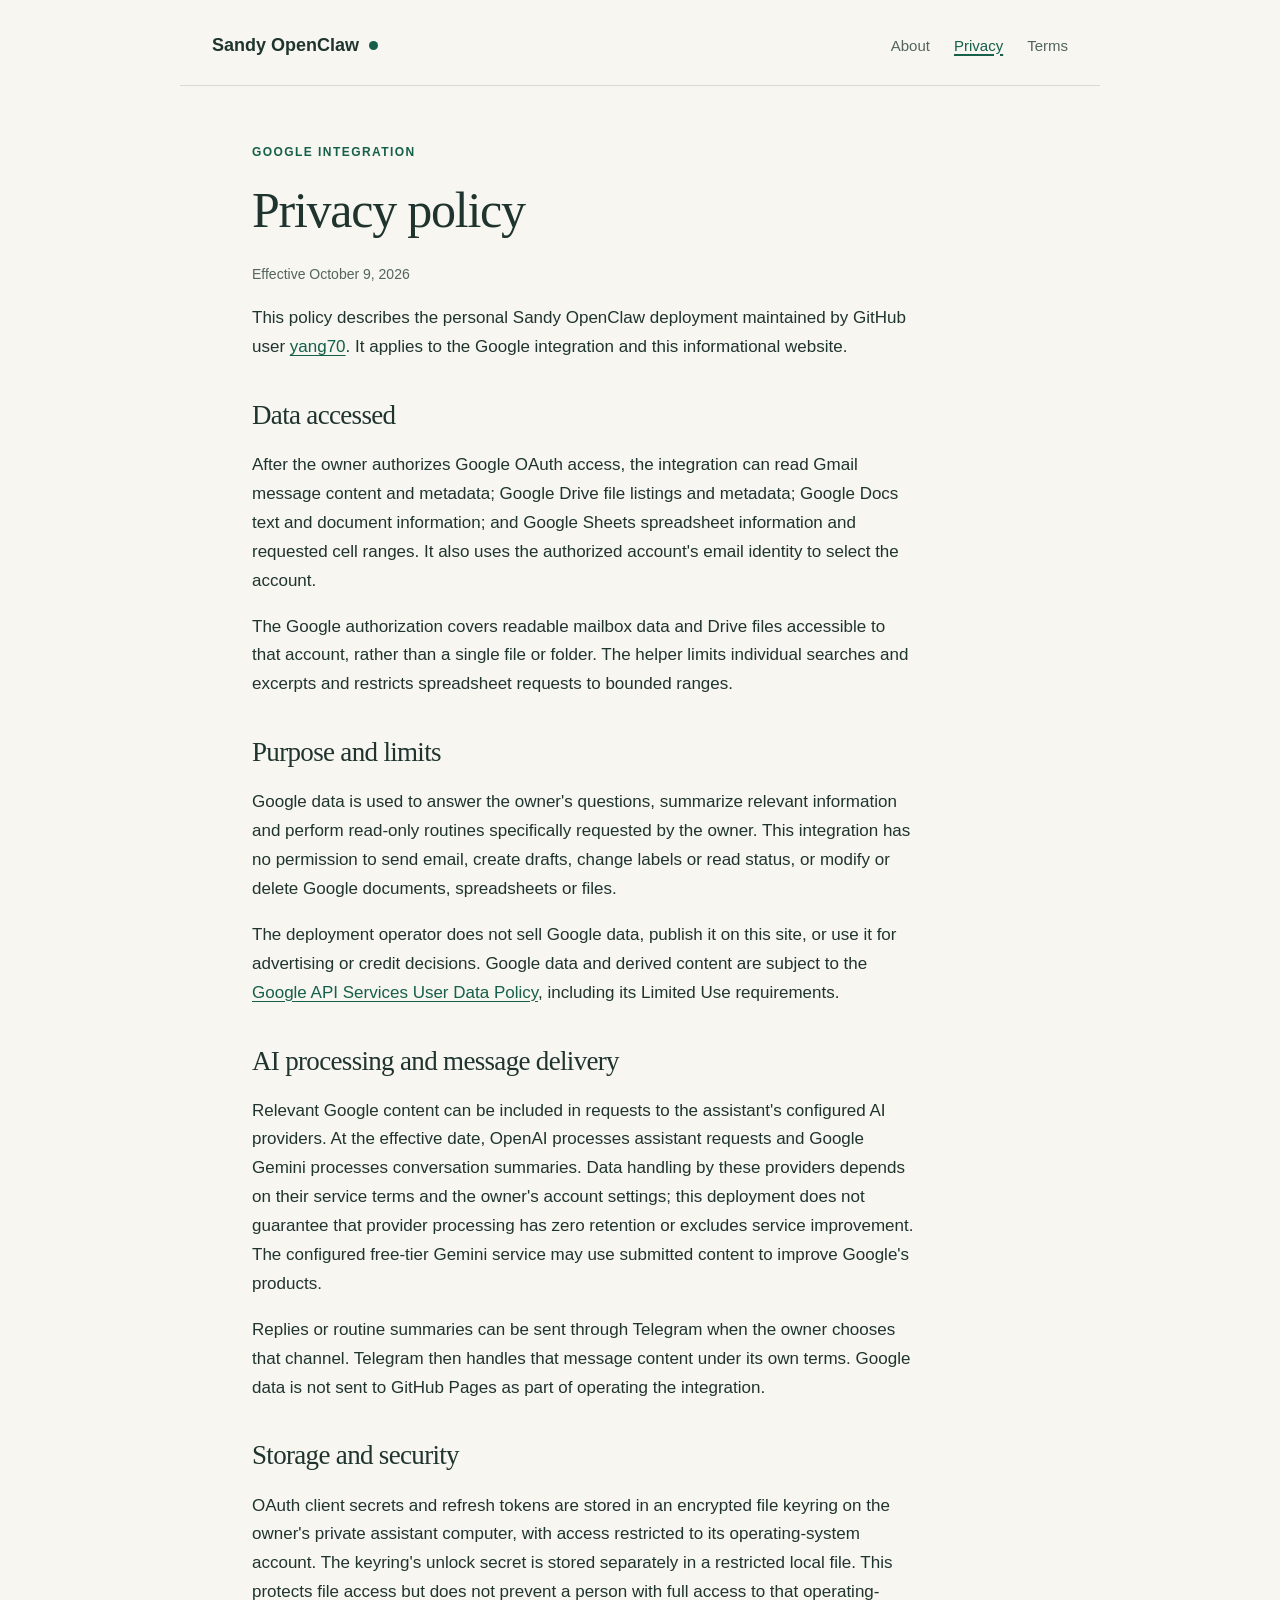
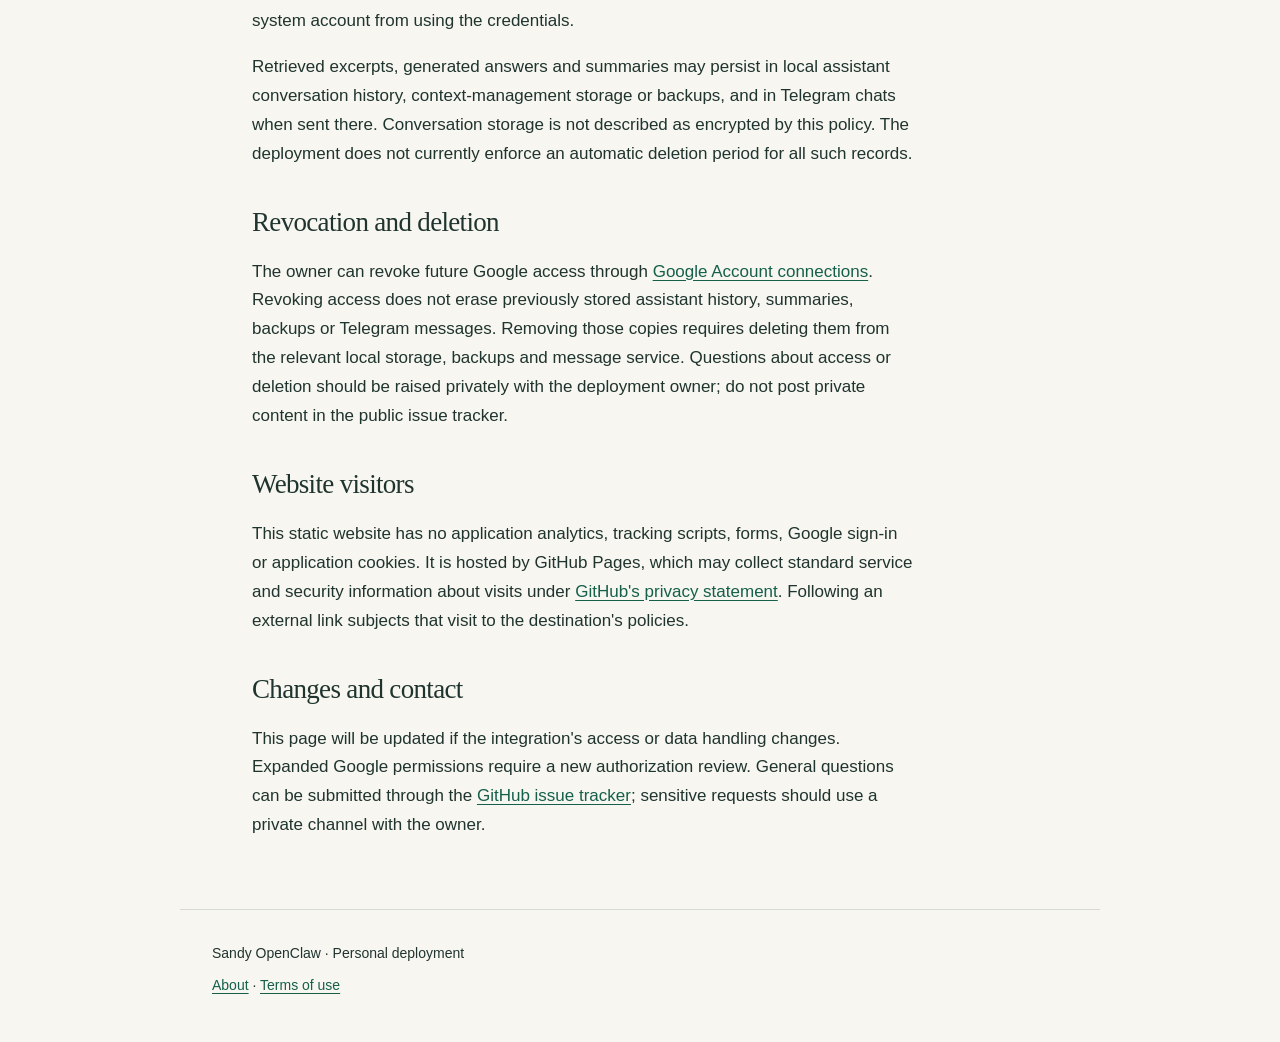
==== privacy.html @ 29780670 "Add read-only Google integration information and policies" ====
<!doctype html>
<html lang="en">
<head>
  <meta charset="utf-8">
  <meta name="viewport" content="width=device-width, initial-scale=1">
  <meta name="description" content="How Sandy OpenClaw's personal Google integration accesses, uses, stores and shares Google data.">
  <title>Privacy policy — Sandy OpenClaw</title>
  <link rel="canonical" href="https://yang70.github.io/privacy.html">
  <link rel="stylesheet" href="styles.css">
</head>
<body>
  <a class="skip-link" href="#main">Skip to content</a>
  <header class="site-header">
    <a class="brand" href="./">Sandy OpenClaw<span class="brand-dot" aria-hidden="true"></span></a>
    <nav aria-label="Main navigation"><a href="./">About</a><a href="privacy.html" aria-current="page">Privacy</a><a href="terms.html">Terms</a></nav>
  </header>
  <main id="main" class="document">
    <p class="eyebrow">Google integration</p>
    <h1>Privacy policy</h1>
    <p class="muted">Effective October 9, 2026</p>
    <p>This policy describes the personal Sandy OpenClaw deployment maintained by GitHub user <a href="https://github.com/yang70">yang70</a>. It applies to the Google integration and this informational website.</p>
    <h2>Data accessed</h2>
    <p>After the owner authorizes Google OAuth access, the integration can read Gmail message content and metadata; Google Drive file listings and metadata; Google Docs text and document information; and Google Sheets spreadsheet information and requested cell ranges. It also uses the authorized account's email identity to select the account.</p>
    <p>The Google authorization covers readable mailbox data and Drive files accessible to that account, rather than a single file or folder. The helper limits individual searches and excerpts and restricts spreadsheet requests to bounded ranges.</p>
    <h2>Purpose and limits</h2>
    <p>Google data is used to answer the owner's questions, summarize relevant information and perform read-only routines specifically requested by the owner. This integration has no permission to send email, create drafts, change labels or read status, or modify or delete Google documents, spreadsheets or files.</p>
    <p>The deployment operator does not sell Google data, publish it on this site, or use it for advertising or credit decisions. Google data and derived content are subject to the <a href="https://developers.google.com/terms/api-services-user-data-policy">Google API Services User Data Policy</a>, including its Limited Use requirements.</p>
    <h2>AI processing and message delivery</h2>
    <p>Relevant Google content can be included in requests to the assistant's configured AI providers. At the effective date, OpenAI processes assistant requests and Google Gemini processes conversation summaries. Data handling by these providers depends on their service terms and the owner's account settings; this deployment does not guarantee that provider processing has zero retention or excludes service improvement. The configured free-tier Gemini service may use submitted content to improve Google's products.</p>
    <p>Replies or routine summaries can be sent through Telegram when the owner chooses that channel. Telegram then handles that message content under its own terms. Google data is not sent to GitHub Pages as part of operating the integration.</p>
    <h2>Storage and security</h2>
    <p>OAuth client secrets and refresh tokens are stored in an encrypted file keyring on the owner's private assistant computer, with access restricted to its operating-system account. The keyring's unlock secret is stored separately in a restricted local file. This protects file access but does not prevent a person with full access to that operating-system account from using the credentials.</p>
    <p>Retrieved excerpts, generated answers and summaries may persist in local assistant conversation history, context-management storage or backups, and in Telegram chats when sent there. Conversation storage is not described as encrypted by this policy. The deployment does not currently enforce an automatic deletion period for all such records.</p>
    <h2>Revocation and deletion</h2>
    <p>The owner can revoke future Google access through <a href="https://myaccount.google.com/connections">Google Account connections</a>. Revoking access does not erase previously stored assistant history, summaries, backups or Telegram messages. Removing those copies requires deleting them from the relevant local storage, backups and message service. Questions about access or deletion should be raised privately with the deployment owner; do not post private content in the public issue tracker.</p>
    <h2>Website visitors</h2>
    <p>This static website has no application analytics, tracking scripts, forms, Google sign-in or application cookies. It is hosted by GitHub Pages, which may collect standard service and security information about visits under <a href="https://docs.github.com/en/site-policy/privacy-policies/github-general-privacy-statement">GitHub's privacy statement</a>. Following an external link subjects that visit to the destination's policies.</p>
    <h2>Changes and contact</h2>
    <p>This page will be updated if the integration's access or data handling changes. Expanded Google permissions require a new authorization review. General questions can be submitted through the <a href="https://github.com/yang70/yang70.github.io/issues">GitHub issue tracker</a>; sensitive requests should use a private channel with the owner.</p>
  </main>
  <footer class="site-footer"><p>Sandy OpenClaw · Personal deployment</p><p><a href="./">About</a> · <a href="terms.html">Terms of use</a></p></footer>
</body>
</html>
---- styles.css ----
:root {
  color-scheme: light;
  --paper: #f7f6f0;
  --ink: #20342f;
  --muted: #53645e;
  --accent: #155f4b;
  --line: #d3dbd4;
}
* { box-sizing: border-box; }
html { scroll-behavior: smooth; }
body { margin: 0; background: var(--paper); color: var(--ink); font-family: -apple-system, BlinkMacSystemFont, "Segoe UI", sans-serif; font-size: 17px; line-height: 1.7; }
a { color: var(--accent); text-underline-offset: .2em; }
a:hover { text-decoration-thickness: 2px; }
a:focus-visible { outline: 3px solid var(--accent); outline-offset: 5px; border-radius: 2px; }
.skip-link { position: absolute; top: -100px; left: 16px; padding: 8px 16px; background: white; z-index: 2; }
.skip-link:focus { top: 8px; }
.site-header, main, .site-footer { max-width: 920px; margin-inline: auto; padding-inline: 32px; }
.site-header { display: flex; align-items: center; justify-content: space-between; gap: 20px; padding-top: 30px; padding-bottom: 24px; border-bottom: 1px solid var(--line); }
.brand { display: inline-flex; align-items: center; gap: 10px; color: var(--ink); font-size: 18px; font-weight: 700; text-decoration: none; }
.brand-dot { width: 9px; height: 9px; background: var(--accent); border-radius: 50%; }
nav { display: flex; flex-wrap: wrap; gap: 24px; font-size: 15px; }
nav a { color: var(--muted); text-decoration: none; }
nav a[aria-current="page"] { color: var(--accent); text-decoration: underline; text-decoration-thickness: 2px; }
.hero { padding-top: 72px; padding-bottom: 58px; }
.eyebrow { margin-top: 0; font-size: 12px; font-weight: 700; letter-spacing: .12em; text-transform: uppercase; color: var(--accent); }
h1, h2 { font-family: Georgia, "Times New Roman", serif; font-weight: 400; letter-spacing: -.025em; line-height: 1.15; }
h1 { font-size: clamp(36px, 7vw, 68px); margin-block: 20px 24px; }
h2 { font-size: 29px; margin-top: 0; margin-bottom: 20px; }
p { max-width: 70ch; }
.lede { font-size: 21px; max-width: 52ch; }
.badge { display: inline-block; margin-top: 18px; padding: 7px 14px; border: 1px solid #9bbaa9; border-radius: 999px; background: #e9f0e6; font-size: 13px; font-weight: 600; color: var(--accent); }
.section { padding-block: 36px; border-top: 1px solid var(--line); }
.feature-list { margin: 28px 0; }
.feature-list div { display: grid; grid-template-columns: 145px 1fr; gap: 20px; margin-block: 18px; }
dt { font-weight: 700; }
dd { margin: 0; }
.document { max-width: 840px; padding-top: 56px; padding-bottom: 52px; }
.document h1 { font-size: clamp(36px, 6vw, 50px); }
.document h2 { margin-top: 38px; font-size: 27px; }
.muted { color: var(--muted); font-size: 14px; }
.site-footer { padding-top: 24px; padding-bottom: 36px; border-top: 1px solid var(--line); font-size: 14px; }
.site-footer p { margin-block: 8px; }
@media (max-width: 580px) {
  .site-header, main, .site-footer { padding-inline: 22px; }
  .site-header { align-items: flex-start; flex-direction: column; gap: 14px; }
  .hero { padding-top: 42px; padding-bottom: 32px; }
  .lede { font-size: 19px; }
  .feature-list div { grid-template-columns: 1fr; gap: 3px; margin-block: 24px; }
  .document { padding-top: 38px; }
}
@media (prefers-reduced-motion: reduce) { html { scroll-behavior: auto; } }
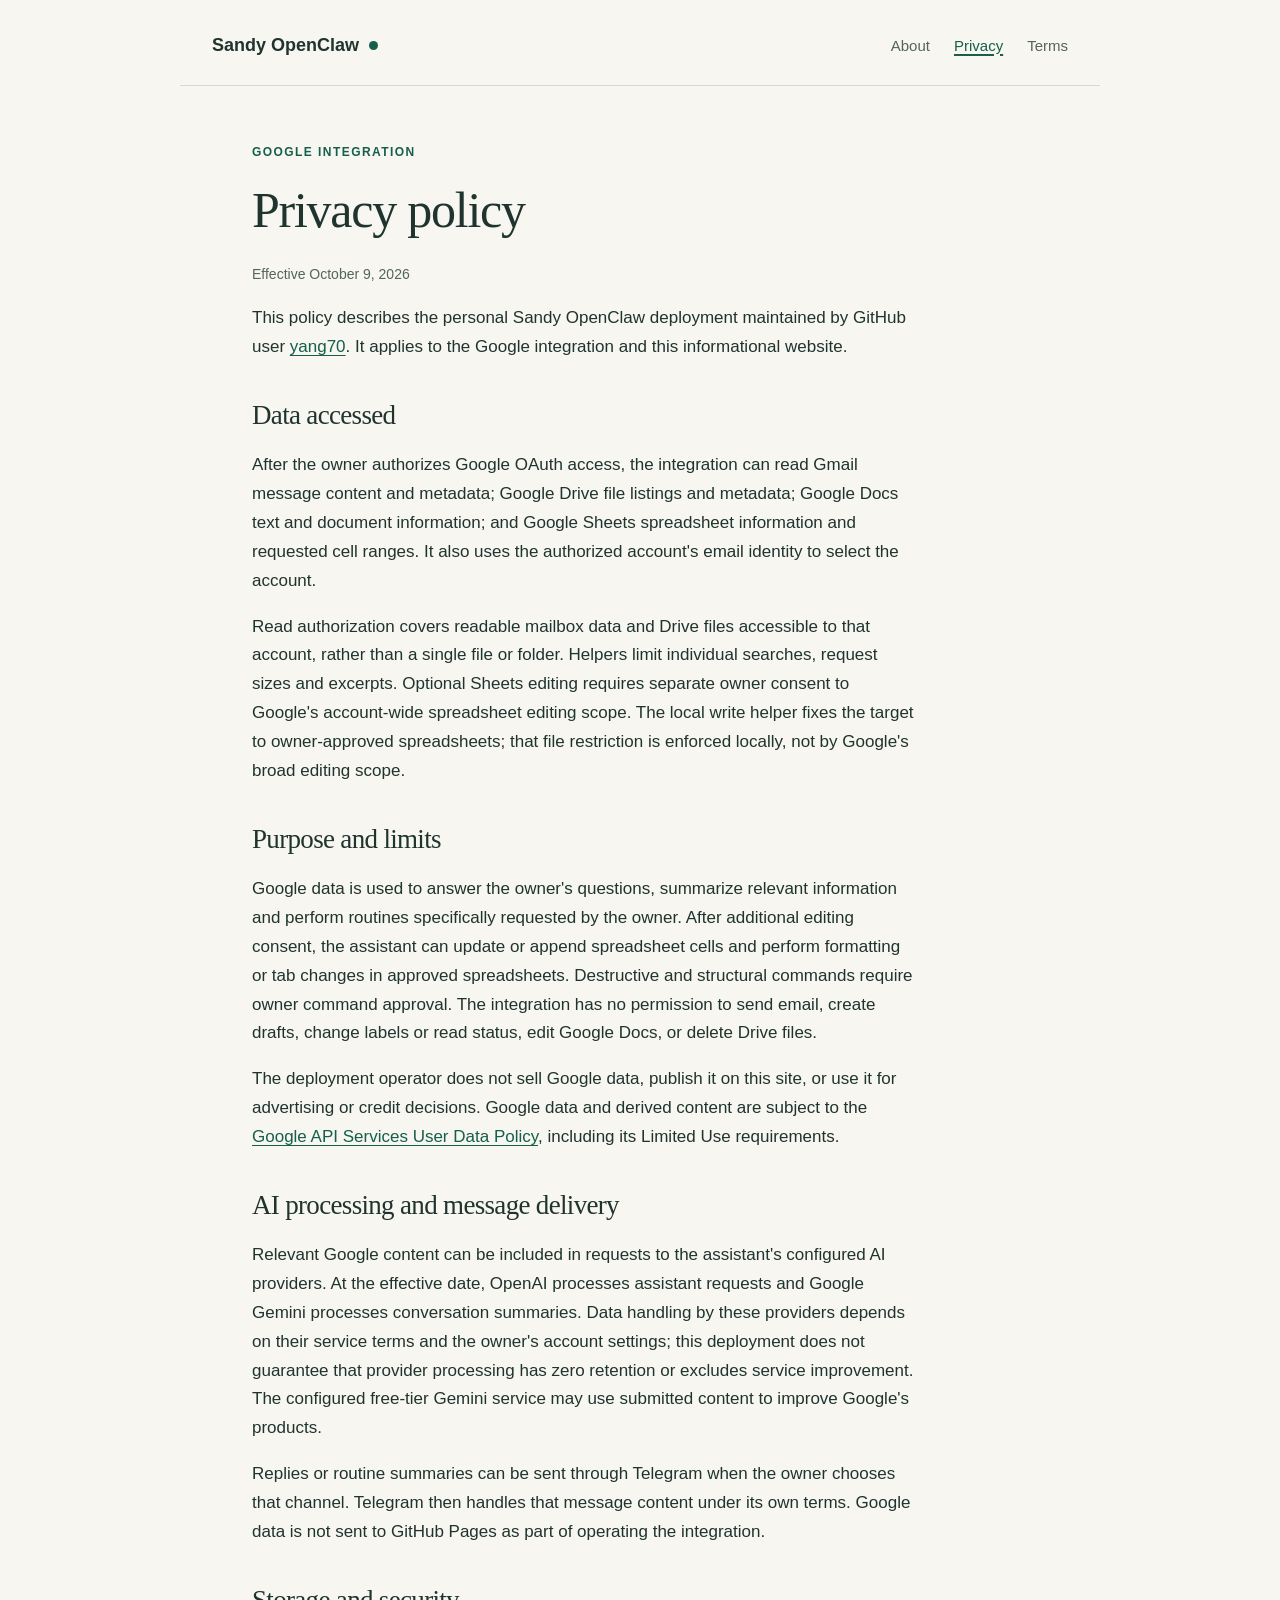
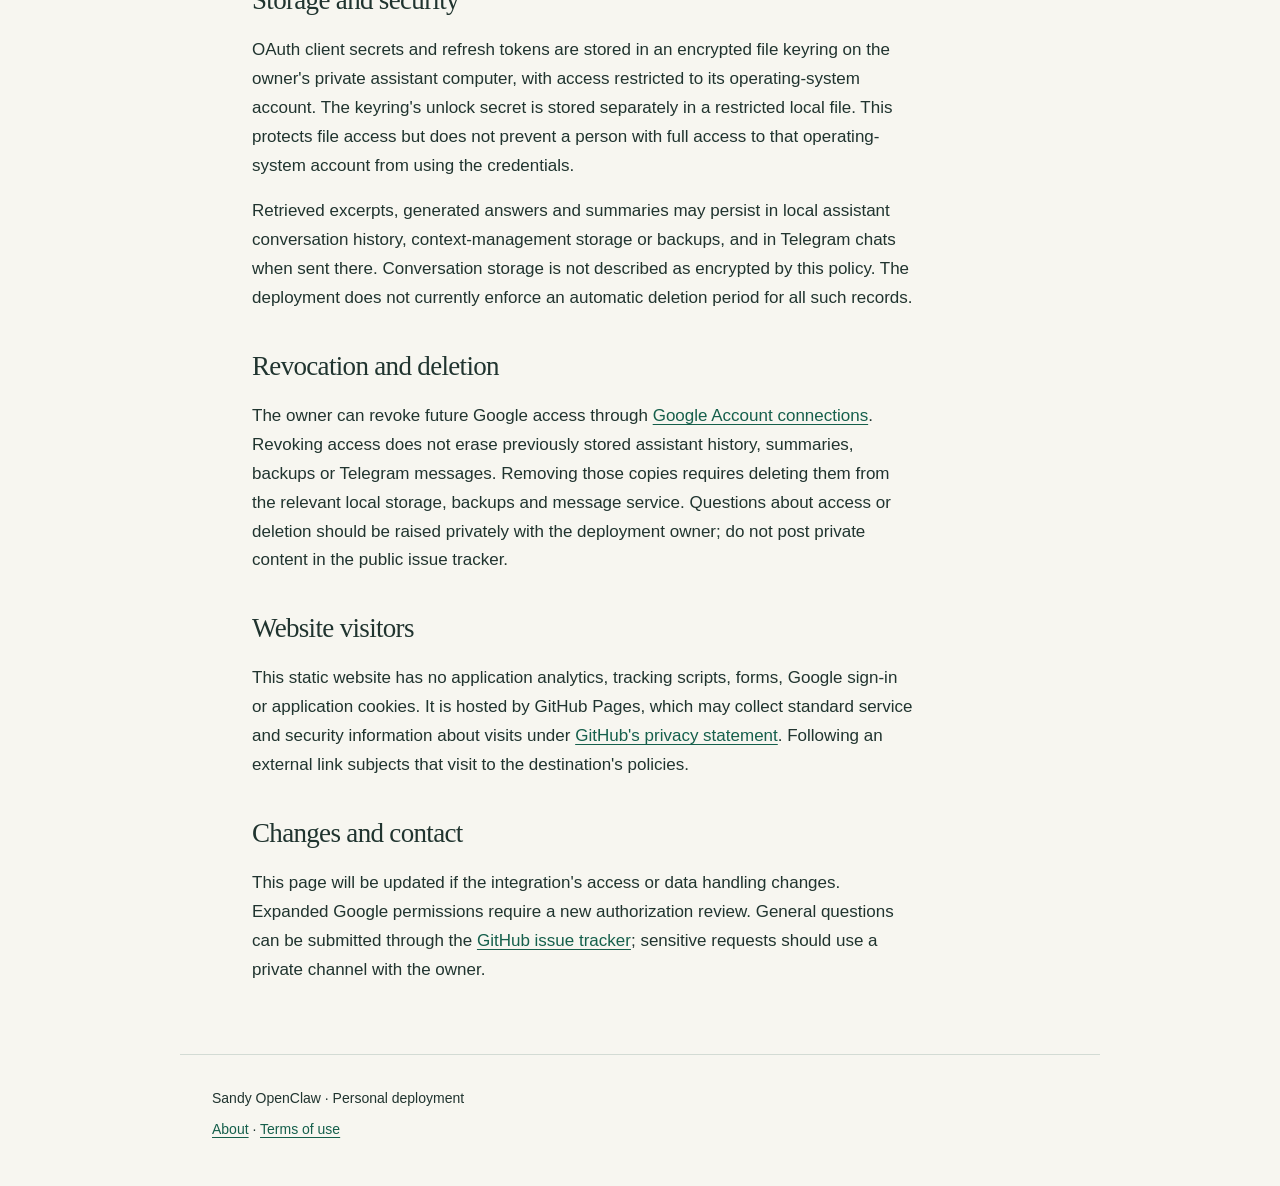
==== commit f44c6b0d: "Describe owner-authorized spreadsheet editing and local file limits" ====
--- a/privacy.html
+++ b/privacy.html
@@ -21,9 +21,9 @@
     <p>This policy describes the personal Sandy OpenClaw deployment maintained by GitHub user <a href="https://github.com/yang70">yang70</a>. It applies to the Google integration and this informational website.</p>
     <h2>Data accessed</h2>
     <p>After the owner authorizes Google OAuth access, the integration can read Gmail message content and metadata; Google Drive file listings and metadata; Google Docs text and document information; and Google Sheets spreadsheet information and requested cell ranges. It also uses the authorized account's email identity to select the account.</p>
-    <p>The Google authorization covers readable mailbox data and Drive files accessible to that account, rather than a single file or folder. The helper limits individual searches and excerpts and restricts spreadsheet requests to bounded ranges.</p>
+    <p>Read authorization covers readable mailbox data and Drive files accessible to that account, rather than a single file or folder. Helpers limit individual searches, request sizes and excerpts. Optional Sheets editing requires separate owner consent to Google's account-wide spreadsheet editing scope. The local write helper fixes the target to owner-approved spreadsheets; that file restriction is enforced locally, not by Google's broad editing scope.</p>
     <h2>Purpose and limits</h2>
-    <p>Google data is used to answer the owner's questions, summarize relevant information and perform read-only routines specifically requested by the owner. This integration has no permission to send email, create drafts, change labels or read status, or modify or delete Google documents, spreadsheets or files.</p>
+    <p>Google data is used to answer the owner's questions, summarize relevant information and perform routines specifically requested by the owner. After additional editing consent, the assistant can update or append spreadsheet cells and perform formatting or tab changes in approved spreadsheets. Destructive and structural commands require owner command approval. The integration has no permission to send email, create drafts, change labels or read status, edit Google Docs, or delete Drive files.</p>
     <p>The deployment operator does not sell Google data, publish it on this site, or use it for advertising or credit decisions. Google data and derived content are subject to the <a href="https://developers.google.com/terms/api-services-user-data-policy">Google API Services User Data Policy</a>, including its Limited Use requirements.</p>
     <h2>AI processing and message delivery</h2>
     <p>Relevant Google content can be included in requests to the assistant's configured AI providers. At the effective date, OpenAI processes assistant requests and Google Gemini processes conversation summaries. Data handling by these providers depends on their service terms and the owner's account settings; this deployment does not guarantee that provider processing has zero retention or excludes service improvement. The configured free-tier Gemini service may use submitted content to improve Google's products.</p>
